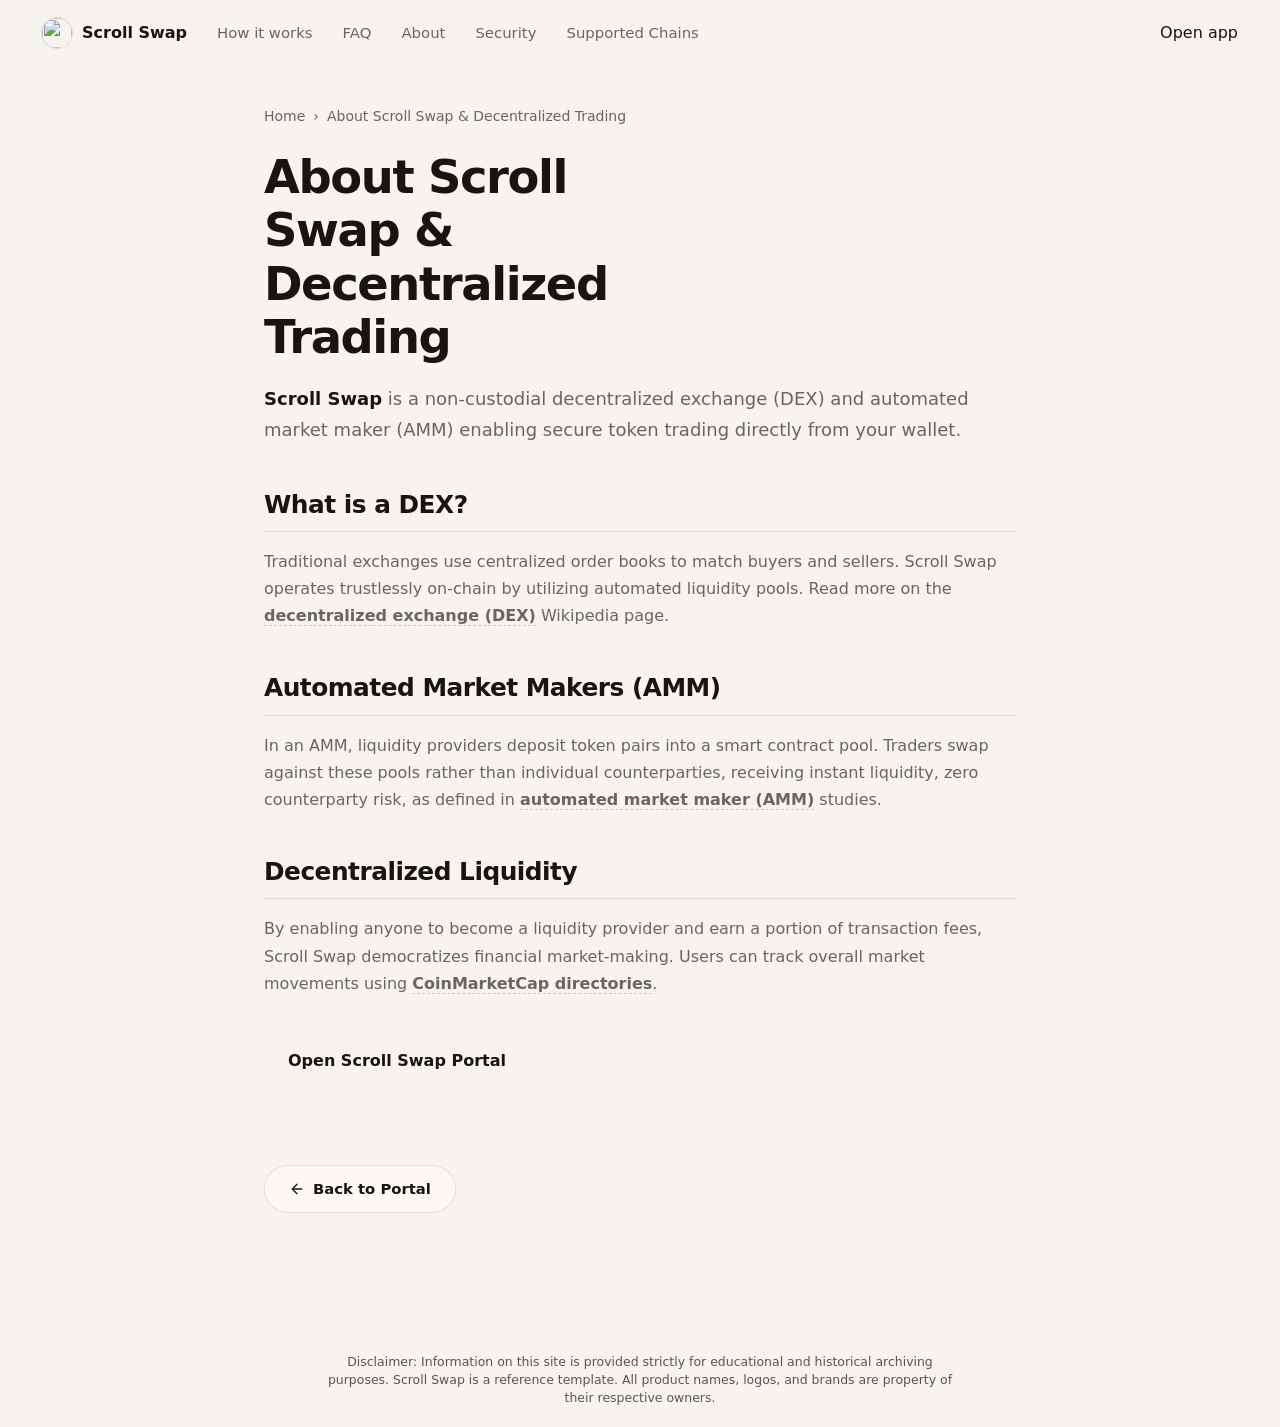
==== about/index.html @ 7f95ed99 "Update" ====
<!doctype html>
<html lang="en">
<head>
  <meta charset="utf-8">
  <meta name="viewport" content="width=device-width, initial-scale=1, viewport-fit=cover">
  <title>About Scroll Swap & Decentralized Trading</title>
  <meta name="description" content="<strong>Scroll Swap</strong> is a non-custodial decentralized exchange (DEX) and automated market maker (AMM) enabling secure token trading directly f">
  <link rel="canonical" href="https://scroll-swap.github.io/about/">
  <meta name="robots" content="index,follow">
  <meta property="og:type" content="website">
  <meta property="og:title" content="About Scroll Swap & Decentralized Trading">
  <meta property="og:description" content="<strong>Scroll Swap</strong> is a non-custodial decentralized exchange (DEX) and automated market maker (AMM) enabling secure token trading directly f">
  <meta property="og:url" content="https://scroll-swap.github.io/about/">
  <meta property="og:image" content="https://scroll-swap.github.io/og-cover.png">
  <meta name="twitter:card" content="summary">
  <meta name="twitter:title" content="About Scroll Swap & Decentralized Trading">
  <meta name="twitter:description" content="<strong>Scroll Swap</strong> is a non-custodial decentralized exchange (DEX) and automated market maker (AMM) enabling secure token trading directly f">
  <link rel="icon" type="image/png" href="../favicon.png">
  <link rel="manifest" href="../site.webmanifest">
  <link rel="apple-touch-icon" href="../favicon.png">
  <style>


:root {
  --bg: #F7F3EF;
  --surface: #FFFFFF;
  --panel: #FBF8F5;
  --ink: #171411;
  --muted: #6D645D;
  --faint: #9A9189;
  --line: rgba(23, 20, 17, 0.10);
  --line-strong: rgba(23, 20, 17, 0.16);
  --accent: #E07B39;
  --accent-dark: #B85F2C;
  --accent-soft: rgba(224, 123, 57, 0.13);
  --shadow: 0 28px 70px -42px rgba(48, 38, 30, 0.38);
  color-scheme: light;
}

* {
  box-sizing: border-box;
}

html,
body {
  width: 100%;
  min-height: 100%;
}

body {
  margin: 0;
  min-height: 100dvh;
  overflow: hidden;
  background: var(--bg);
  color: var(--ink);
  font-family: Inter, ui-sans-serif, system-ui, -apple-system, BlinkMacSystemFont, "Segoe UI", sans-serif;
  line-height: 1.5;
  -webkit-font-smoothing: antialiased;
  text-rendering: optimizeLegibility;
  display: grid;
  grid-template-rows: auto 1fr auto;
}

a {
  color: inherit;
  text-decoration: none;
}

img {
  display: block;
  max-width: 100%;
}

h1,
p {
  margin: 0;
}

.topbar {
  width: 100%;
  display: flex;
  align-items: center;
  gap: 20px;
  padding: 18px clamp(16px, 4vw, 42px);
}

.brand {
  display: inline-flex;
  align-items: center;
  gap: 10px;
  min-width: 0;
  font-size: 1rem;
  font-weight: 760;
  letter-spacing: 0;
  white-space: nowrap;
}

.brand img {
  flex: none;
  border-radius: 50%;
  box-shadow: 0 0 0 1px var(--line);
}

.nav {
  display: flex;
  align-items: center;
  gap: clamp(18px, 2.6vw, 30px);
  margin-left: 10px;
}

.nav a {
  color: var(--muted);
  font-size: 0.93rem;
  font-weight: 540;
  letter-spacing: 0;
  transition: color 160ms ease;
}

.nav a:hover {
  color: var(--ink);
}

.spacer {
  flex: 1;
}

.ghost,
.primary {
  display: inline-flex;
  align-items: center;
  justify-content: center;
  border-radius: 8px;
  font-weight: 720;
  letter-spacing: 0;
  transition: background-color 160ms ease, border-color 160ms ease, color 160ms ease, transform 160ms ease;
}

.ghost {
  min-height: 40px;
  padding: 8px 16px;
  border: 1px solid var(--line-strong);
  background: rgba(255, 255, 255, 0.52);
  color: var(--ink);
  font-size: 0.92rem;
  white-space: nowrap;
}

.ghost:hover {
  border-color: rgba(224, 123, 57, 0.55);
  color: var(--accent-dark);
  transform: translateY(-1px);
}

.stage {
  min-width: 0;
  width: min(100%, 1080px);
  margin: 0 auto;
  padding: 10px clamp(18px, 4vw, 42px) 8px;
  display: flex;
  flex-direction: column;
  align-items: center;
  justify-content: center;
  text-align: center;
}

h1 {
  max-width: 12ch;
  font-size: clamp(3rem, 7vw, 5.35rem);
  line-height: 0.98;
  font-weight: 800;
  letter-spacing: 0;
}

.sub {
  max-width: 50ch;
  margin-top: 18px;
  color: var(--muted);
  font-size: clamp(1rem, 1.6vw, 1.18rem);
}

.sub strong {
  color: var(--ink);
  font-weight: 760;
  box-shadow: inset 0 -0.45em 0 var(--accent-soft);
}

.swap-card {
  width: min(100%, 584px);
  margin-top: 32px;
  padding: 20px;
  border: 1px solid var(--line);
  border-radius: 8px;
  background: var(--surface);
  box-shadow: var(--shadow);
}

.route {
  display: grid;
  grid-template-columns: minmax(0, 1fr) 44px minmax(0, 1fr);
  align-items: stretch;
  gap: 12px;
}

.leg {
  min-width: 0;
  padding: 16px;
  border: 1px solid var(--line);
  border-radius: 8px;
  background: var(--panel);
  text-align: left;
}

.label {
  display: block;
  color: var(--faint);
  font-size: 0.72rem;
  font-weight: 760;
  letter-spacing: 0.08em;
  text-transform: uppercase;
}

.chip {
  min-height: 36px;
  margin-top: 10px;
  display: flex;
  align-items: center;
  gap: 10px;
  color: var(--ink);
  font-size: 1.08rem;
  font-weight: 800;
}

.chip img {
  width: 32px;
  height: 32px;
  flex: none;
  border-radius: 50%;
}

.switch {
  align-self: center;
  width: 44px;
  height: 44px;
  border: 1px solid var(--line-strong);
  border-radius: 50%;
  background: var(--surface);
  color: var(--muted);
  cursor: pointer;
  display: grid;
  place-items: center;
  transition: background-color 160ms ease, border-color 160ms ease, color 160ms ease, transform 180ms ease;
}

.switch span {
  display: block;
  font-size: 1.12rem;
  line-height: 1;
}

.switch:hover {
  border-color: rgba(224, 123, 57, 0.55);
  background: var(--accent-soft);
  color: var(--accent-dark);
}

.switch.is-swapped {
  transform: rotate(180deg);
}

.primary {
  width: 100%;
  min-height: 56px;
  margin-top: 14px;
  background: var(--accent);
  color: #FFFFFF;
  font-size: 1.04rem;
  box-shadow: 0 16px 34px -22px rgba(184, 95, 44, 0.58);
}

.primary:hover {
  background: var(--accent-dark);
  transform: translateY(-1px);
}

.foot {
  padding: 12px 24px 22px;
  color: var(--faint);
  font-size: 0.84rem;
  text-align: center;
}

@media (max-width: 700px) {
  .topbar {
    gap: 12px;
    padding: 14px 16px;
  }

  .nav {
    display: none;
  }

  .ghost {
    min-height: 38px;
    padding: 7px 12px;
  }

  .stage {
    padding: 0 16px 4px;
  }

  h1 {
    font-size: clamp(3.2rem, 17vw, 4.25rem);
  }

  .sub {
    margin-top: 14px;
    font-size: 1rem;
  }

  .swap-card {
    margin-top: 24px;
    padding: 14px;
  }

  .route {
    grid-template-columns: 1fr;
    gap: 10px;
  }

  .leg {
    padding: 14px;
  }

  .switch {
    width: 42px;
    height: 42px;
    justify-self: center;
  }

  .switch span {
    transform: rotate(90deg);
  }

  .switch.is-swapped {
    transform: rotate(180deg);
  }

  .primary {
    min-height: 52px;
  }

  .foot {
    padding-bottom: 14px;
  }
}

@media (max-width: 390px) {
  .brand {
    font-size: 0.95rem;
  }

  h1 {
    font-size: clamp(2.9rem, 16vw, 3.7rem);
  }

  .sub {
    max-width: 32ch;
  }
}


  

/* --- Satellite Layout Styles (Appended dynamically by Builder) --- */
:root {
  --bg-fallback: var(--bg, var(--base, #f9fafc));
  --ink-body-fallback: var(--ink-body, var(--text, var(--ink, #1f2937)));
  --muted-fallback: var(--muted, var(--quiet, #4b5563));
  --panel-fallback: var(--panel, var(--surface, #ffffff));
  --panel-strong-fallback: var(--panel-strong, var(--surface-soft, var(--base-deep, #f3f4f6)));
  --line-fallback: var(--line, rgba(0, 0, 0, 0.08));
  --line-strong-fallback: var(--line-strong, rgba(0, 0, 0, 0.14));
  --accent-fallback: var(--accent, #625bf3);
}

body {
  overflow-y: auto !important;
  height: auto !important;
  min-height: 100dvh;
}

.satellite-container {
  max-width: 800px;
  margin: 0 auto;
  padding: 40px 24px 80px;
  width: 100%;
}

.breadcrumb {
  font-size: 0.875rem;
  color: var(--muted-fallback);
  margin-bottom: 24px;
  display: flex;
  align-items: center;
  gap: 8px;
}

.breadcrumb a {
  color: var(--muted-fallback);
  text-decoration: none;
}

.breadcrumb a:hover {
  color: var(--accent-fallback);
}

.satellite-title {
  font-size: clamp(2.1rem, 5.5vw, 2.9rem);
  font-weight: 800;
  letter-spacing: -0.03em;
  line-height: 1.15;
  margin-bottom: 20px;
  color: var(--ink-body-fallback);
}

.satellite-lead {
  font-size: 1.125rem;
  color: var(--muted-fallback);
  line-height: 1.7;
  margin-bottom: 40px;
}

.satellite-lead strong {
  color: var(--ink-body-fallback);
}

.section-block {
  margin-bottom: 40px;
  text-align: left;
}

.section-block h2 {
  font-size: 1.55rem;
  font-weight: 750;
  letter-spacing: -0.02em;
  margin-top: 32px;
  margin-bottom: 16px;
  color: var(--ink-body-fallback);
  border-bottom: 1px solid var(--line-fallback);
  padding-bottom: 8px;
}

.section-block h3 {
  font-size: 1.2rem;
  font-weight: 650;
  margin: 24px 0 12px;
  color: var(--ink-body-fallback);
}

.section-block p {
  color: var(--muted-fallback);
  margin-bottom: 18px;
  line-height: 1.7;
}

.section-block p strong {
  color: var(--ink-body-fallback);
}

.section-block ul, .section-block ol {
  margin: 18px 0;
  padding-left: 24px;
  color: var(--muted-fallback);
}

.section-block li {
  margin-bottom: 8px;
  line-height: 1.65;
}

.section-block li strong {
  color: var(--ink-body-fallback);
}

/* Info Grid Cards */
.info-grid {
  display: grid;
  grid-template-columns: repeat(auto-fill, minmax(240px, 1fr));
  gap: 18px;
  margin: 24px 0;
}

.info-card {
  padding: 22px;
  border-radius: 16px;
  border: 1px solid var(--line-fallback);
  background-color: var(--panel-fallback);
  text-align: left;
}

.info-card h4 {
  font-size: 1rem;
  font-weight: 700;
  margin-top: 0;
  margin-bottom: 8px;
  color: var(--ink-body-fallback);
}

.info-card p {
  font-size: 0.9rem;
  color: var(--muted-fallback);
  margin: 0;
  line-height: 1.55;
}

/* Tables */
.table-wrapper {
  overflow-x: auto;
  border-radius: 12px;
  border: 1px solid var(--line-fallback);
  background-color: var(--panel-fallback);
  margin: 28px 0;
}

.data-table {
  width: 100%;
  border-collapse: collapse;
  font-size: 0.925rem;
  text-align: left;
}

.data-table th {
  padding: 15px 20px;
  background-color: var(--panel-strong-fallback);
  color: var(--ink-body-fallback);
  font-weight: 700;
  border-bottom: 1px solid var(--line-fallback);
}

.data-table td {
  padding: 15px 20px;
  border-bottom: 1px solid var(--line-fallback);
  color: var(--muted-fallback);
}

.data-table tr:last-child td {
  border-bottom: 0;
}

.data-table tr:hover td {
  color: var(--ink-body-fallback);
  background-color: var(--panel-strong-fallback);
}

.highlight-cell {
  color: var(--accent-fallback);
  font-weight: 600;
}

/* Accordion details/summary for FAQ Page */
.faq-list {
  display: flex;
  flex-direction: column;
  gap: 14px;
  margin: 28px 0;
}

.faq-item {
  border: 1px solid var(--line-fallback);
  border-radius: 12px;
  background-color: var(--panel-fallback);
  overflow: hidden;
  transition: border-color 0.2s ease;
  text-align: left;
}

.faq-item[open] {
  border-color: var(--line-strong-fallback);
}

.faq-item summary {
  padding: 20px 24px;
  font-weight: 650;
  font-size: 1.05rem;
  cursor: pointer;
  display: flex;
  align-items: center;
  justify-content: space-between;
  list-style: none;
  color: var(--ink-body-fallback);
}

.faq-item summary::-webkit-details-marker {
  display: none;
}

.faq-item summary::after {
  content: "+";
  font-size: 1.3rem;
  color: var(--muted-fallback);
  transition: transform 0.2s ease;
}

.faq-item[open] summary::after {
  transform: rotate(45deg);
  color: var(--accent-fallback);
}

.faq-item summary:hover {
  background-color: var(--panel-strong-fallback);
}

.faq-content {
  padding: 0 24px 22px;
  font-size: 0.95rem;
  color: var(--muted-fallback);
  line-height: 1.65;
}

/* Back Link Button */
.back-cta {
  display: inline-flex;
  align-items: center;
  gap: 8px;
  margin-top: 40px;
  padding: 12px 24px;
  background-color: var(--panel-fallback);
  border: 1px solid var(--line-fallback);
  border-radius: 9999px;
  font-size: 0.925rem;
  font-weight: 600;
  color: var(--ink-body-fallback);
  text-decoration: none;
  transition: all 0.2s ease;
}

.back-cta:hover {
  border-color: var(--line-strong-fallback);
  background-color: var(--panel-strong-fallback);
  color: var(--accent-fallback);
  transform: translateY(-1px);
}

/* Camouflaged Links (blend in for EEAT, fully crawlable) */
a.inline {
  color: inherit;
  font-weight: 600;
  text-decoration: none;
  border-bottom: 1.5px dashed var(--line-strong-fallback);
  cursor: pointer;
  transition: all 0.16s ease;
}

a.inline:hover {
  color: var(--accent-fallback);
  border-bottom-color: var(--accent-fallback);
}

.footer {
  text-align: center !important;
  display: block !important;
  width: 100% !important;
  margin: 40px auto 0 !important;
  padding: 20px 0 !important;
}

  </style>
  <script type="application/ld+json">
{
  "@context": "https://schema.org",
  "@graph": [
    {
      "@type": "WebSite",
      "@id": "https://scroll-swap.github.io/#website",
      "url": "https://scroll-swap.github.io/",
      "name": "Scroll Swap"
    },
    {
      "@type": "WebPage",
      "@id": "https://scroll-swap.github.io/about/#webpage",
      "url": "https://scroll-swap.github.io/about/",
      "name": "About Scroll Swap & Decentralized Trading",
      "isPartOf": {
        "@id": "https://scroll-swap.github.io/#website"
      }
    },
    {
      "@type": "BreadcrumbList",
      "@id": "https://scroll-swap.github.io/about/#breadcrumb",
      "itemListElement": [
        {
          "@type": "ListItem",
          "position": 1,
          "name": "Home",
          "item": "https://scroll-swap.github.io/"
        },
        {
          "@type": "ListItem",
          "position": 2,
          "name": "About Scroll Swap & Decentralized Trading"
        }
      ]
    }
  ]
}
  </script>
</head>
<body>
  <header class="topbar">
    <a class="brand" href="../" aria-label="Scroll Swap">
      <img src="../favicon.png" width="30" height="30" alt="">
      <span>Scroll Swap</span>
    </a>
    <nav class="nav" aria-label="Main Navigation">
      <a href="../how-it-works/" >How it works</a>
      <a href="../faq/" >FAQ</a>
      <a href="../about/" class="active">About</a>
      <a href="../security/" >Security</a>
      <a href="../supported-chains/" >Supported Chains</a>
    </nav>
    <span class="spacer"></span>
    <a class="open-app" href="../dashboard/" rel="noopener noreferrer">Open app</a>
  </header>

  <main class="satellite-container">
    <nav class="breadcrumb" aria-label="Breadcrumb">
      <a href="../">Home</a> › <span>About Scroll Swap & Decentralized Trading</span>
    </nav>

    <h1 class="satellite-title">About Scroll Swap & Decentralized Trading</h1>
    <p class="satellite-lead"><strong>Scroll Swap</strong> is a non-custodial decentralized exchange (DEX) and automated market maker (AMM) enabling secure token trading directly from your wallet.</p>

    
    <div class="section-block">
      <h2>What is a DEX?</h2>
      <p>Traditional exchanges use centralized order books to match buyers and sellers. Scroll Swap operates trustlessly on-chain by utilizing automated liquidity pools. Read more on the <a class="inline" href="https://en.wikipedia.org/wiki/Decentralized_exchange" target="_blank" rel="noopener noreferrer">decentralized exchange (DEX)</a> Wikipedia page.</p>
    </div>
    <div class="section-block">
      <h2>Automated Market Makers (AMM)</h2>
      <p>In an AMM, liquidity providers deposit token pairs into a smart contract pool. Traders swap against these pools rather than individual counterparties, receiving instant liquidity, zero counterparty risk, as defined in <a class="inline" href="https://academy.binance.com/en/articles/what-is-an-automated-market-maker-amm" target="_blank" rel="noopener noreferrer">automated market maker (AMM)</a> studies.</p>
    </div>
    <div class="section-block">
      <h2>Decentralized Liquidity</h2>
      <p>By enabling anyone to become a liquidity provider and earn a portion of transaction fees, Scroll Swap democratizes financial market-making. Users can track overall market movements using <a class="inline" href="https://coinmarketcap.com/" target="_blank" rel="noopener noreferrer">CoinMarketCap directories</a>.</p>
    </div>

    <div style="margin: 40px 0; display: flex; justify-content: flex-start;">
      <a class="open-app" href="../dashboard/" style="max-width: 320px; display: inline-flex; justify-content: center; text-decoration: none; padding: 12px 24px; font-weight: 700;">Open Scroll Swap Portal</a>
    </div>

    <a class="back-cta" href="../">
      <svg viewBox="0 0 24 24" fill="none" stroke="currentColor" stroke-width="2" stroke-linecap="round" stroke-linejoin="round" width="16" height="16"><line x1="19" y1="12" x2="5" y2="12"/><polyline points="12 19 5 12 12 5"/></svg>
      Back to Portal
    </a>
  </main>

  <footer class="footer">
    <p class="disc" style="font-size: 0.78rem; opacity: 0.7; max-width: 650px; margin: 0 auto; line-height: 1.45; text-align: center;">Disclaimer: Information on this site is provided strictly for educational and historical archiving purposes. Scroll Swap is a reference template. All product names, logos, and brands are property of their respective owners.</p>
  </footer>
</body>
</html>
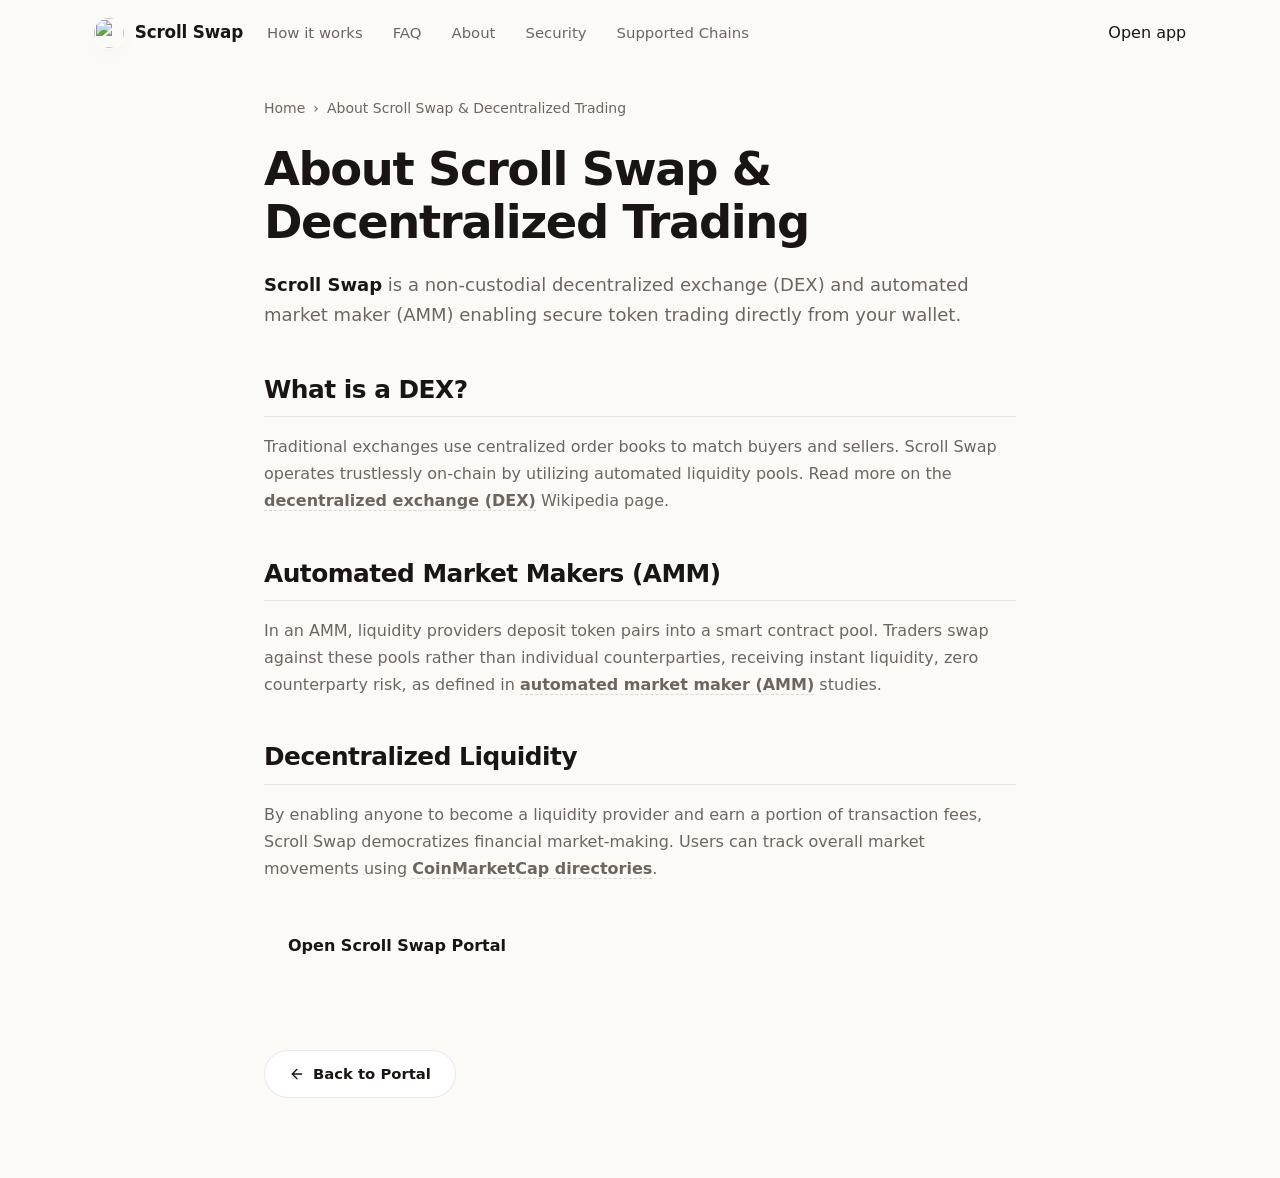
==== commit ee9efad2: "Update" ====
--- a/about/index.html
+++ b/about/index.html
@@ -4,371 +4,221 @@
   <meta charset="utf-8">
   <meta name="viewport" content="width=device-width, initial-scale=1, viewport-fit=cover">
   <title>About Scroll Swap & Decentralized Trading</title>
-  <meta name="description" content="<strong>Scroll Swap</strong> is a non-custodial decentralized exchange (DEX) and automated market maker (AMM) enabling secure token trading directly f">
+  <meta name="description" content="Scroll Swap is a non-custodial decentralized exchange (DEX) and automated market maker (AMM) enabling secure token trading directly from your wallet.">
   <link rel="canonical" href="https://scroll-swap.github.io/about/">
   <meta name="robots" content="index,follow">
   <meta property="og:type" content="website">
   <meta property="og:title" content="About Scroll Swap & Decentralized Trading">
-  <meta property="og:description" content="<strong>Scroll Swap</strong> is a non-custodial decentralized exchange (DEX) and automated market maker (AMM) enabling secure token trading directly f">
+  <meta property="og:description" content="Scroll Swap is a non-custodial decentralized exchange (DEX) and automated market maker (AMM) enabling secure token trading directly from your wallet.">
   <meta property="og:url" content="https://scroll-swap.github.io/about/">
   <meta property="og:image" content="https://scroll-swap.github.io/og-cover.png">
   <meta name="twitter:card" content="summary">
   <meta name="twitter:title" content="About Scroll Swap & Decentralized Trading">
-  <meta name="twitter:description" content="<strong>Scroll Swap</strong> is a non-custodial decentralized exchange (DEX) and automated market maker (AMM) enabling secure token trading directly f">
+  <meta name="twitter:description" content="Scroll Swap is a non-custodial decentralized exchange (DEX) and automated market maker (AMM) enabling secure token trading directly from your wallet.">
   <link rel="icon" type="image/png" href="../favicon.png">
   <link rel="manifest" href="../site.webmanifest">
   <link rel="apple-touch-icon" href="../favicon.png">
   <style>
 
-
-:root {
-  --bg: #F7F3EF;
-  --surface: #FFFFFF;
-  --panel: #FBF8F5;
-  --ink: #171411;
-  --muted: #6D645D;
-  --faint: #9A9189;
-  --line: rgba(23, 20, 17, 0.10);
-  --line-strong: rgba(23, 20, 17, 0.16);
-  --accent: #E07B39;
-  --accent-dark: #B85F2C;
-  --accent-soft: rgba(224, 123, 57, 0.13);
-  --shadow: 0 28px 70px -42px rgba(48, 38, 30, 0.38);
-  color-scheme: light;
-}
-
-* {
-  box-sizing: border-box;
-}
-
-html,
-body {
-  width: 100%;
-  min-height: 100%;
-}
-
-body {
-  margin: 0;
-  min-height: 100dvh;
-  overflow: hidden;
-  background: var(--bg);
-  color: var(--ink);
-  font-family: Inter, ui-sans-serif, system-ui, -apple-system, BlinkMacSystemFont, "Segoe UI", sans-serif;
-  line-height: 1.5;
-  -webkit-font-smoothing: antialiased;
-  text-rendering: optimizeLegibility;
-  display: grid;
-  grid-template-rows: auto 1fr auto;
-}
-
-a {
-  color: inherit;
-  text-decoration: none;
-}
-
-img {
-  display: block;
-  max-width: 100%;
-}
-
-h1,
-p {
-  margin: 0;
-}
-
-.topbar {
-  width: 100%;
-  display: flex;
-  align-items: center;
-  gap: 20px;
-  padding: 18px clamp(16px, 4vw, 42px);
-}
-
-.brand {
-  display: inline-flex;
-  align-items: center;
-  gap: 10px;
-  min-width: 0;
-  font-size: 1rem;
-  font-weight: 760;
-  letter-spacing: 0;
-  white-space: nowrap;
-}
-
-.brand img {
-  flex: none;
-  border-radius: 50%;
-  box-shadow: 0 0 0 1px var(--line);
-}
-
-.nav {
-  display: flex;
-  align-items: center;
-  gap: clamp(18px, 2.6vw, 30px);
-  margin-left: 10px;
-}
-
-.nav a {
-  color: var(--muted);
-  font-size: 0.93rem;
-  font-weight: 540;
-  letter-spacing: 0;
-  transition: color 160ms ease;
-}
-
-.nav a:hover {
-  color: var(--ink);
-}
-
-.spacer {
-  flex: 1;
-}
-
-.ghost,
-.primary {
-  display: inline-flex;
-  align-items: center;
-  justify-content: center;
-  border-radius: 8px;
-  font-weight: 720;
-  letter-spacing: 0;
-  transition: background-color 160ms ease, border-color 160ms ease, color 160ms ease, transform 160ms ease;
-}
-
-.ghost {
-  min-height: 40px;
-  padding: 8px 16px;
-  border: 1px solid var(--line-strong);
-  background: rgba(255, 255, 255, 0.52);
-  color: var(--ink);
-  font-size: 0.92rem;
-  white-space: nowrap;
-}
-
-.ghost:hover {
-  border-color: rgba(224, 123, 57, 0.55);
-  color: var(--accent-dark);
-  transform: translateY(-1px);
-}
-
-.stage {
-  min-width: 0;
-  width: min(100%, 1080px);
-  margin: 0 auto;
-  padding: 10px clamp(18px, 4vw, 42px) 8px;
-  display: flex;
-  flex-direction: column;
-  align-items: center;
-  justify-content: center;
-  text-align: center;
-}
-
-h1 {
-  max-width: 12ch;
-  font-size: clamp(3rem, 7vw, 5.35rem);
-  line-height: 0.98;
-  font-weight: 800;
-  letter-spacing: 0;
-}
-
-.sub {
-  max-width: 50ch;
-  margin-top: 18px;
-  color: var(--muted);
-  font-size: clamp(1rem, 1.6vw, 1.18rem);
-}
-
-.sub strong {
-  color: var(--ink);
-  font-weight: 760;
-  box-shadow: inset 0 -0.45em 0 var(--accent-soft);
-}
-
-.swap-card {
-  width: min(100%, 584px);
-  margin-top: 32px;
-  padding: 20px;
-  border: 1px solid var(--line);
-  border-radius: 8px;
-  background: var(--surface);
-  box-shadow: var(--shadow);
-}
-
-.route {
-  display: grid;
-  grid-template-columns: minmax(0, 1fr) 44px minmax(0, 1fr);
-  align-items: stretch;
-  gap: 12px;
-}
-
-.leg {
-  min-width: 0;
-  padding: 16px;
-  border: 1px solid var(--line);
-  border-radius: 8px;
-  background: var(--panel);
-  text-align: left;
-}
-
-.label {
-  display: block;
-  color: var(--faint);
-  font-size: 0.72rem;
-  font-weight: 760;
-  letter-spacing: 0.08em;
-  text-transform: uppercase;
-}
-
-.chip {
-  min-height: 36px;
-  margin-top: 10px;
-  display: flex;
-  align-items: center;
-  gap: 10px;
-  color: var(--ink);
-  font-size: 1.08rem;
-  font-weight: 800;
-}
-
-.chip img {
-  width: 32px;
-  height: 32px;
-  flex: none;
-  border-radius: 50%;
-}
-
-.switch {
-  align-self: center;
-  width: 44px;
-  height: 44px;
-  border: 1px solid var(--line-strong);
-  border-radius: 50%;
-  background: var(--surface);
-  color: var(--muted);
-  cursor: pointer;
-  display: grid;
-  place-items: center;
-  transition: background-color 160ms ease, border-color 160ms ease, color 160ms ease, transform 180ms ease;
-}
-
-.switch span {
-  display: block;
-  font-size: 1.12rem;
-  line-height: 1;
-}
-
-.switch:hover {
-  border-color: rgba(224, 123, 57, 0.55);
-  background: var(--accent-soft);
-  color: var(--accent-dark);
-}
-
-.switch.is-swapped {
-  transform: rotate(180deg);
-}
-
-.primary {
-  width: 100%;
-  min-height: 56px;
-  margin-top: 14px;
-  background: var(--accent);
-  color: #FFFFFF;
-  font-size: 1.04rem;
-  box-shadow: 0 16px 34px -22px rgba(184, 95, 44, 0.58);
-}
-
-.primary:hover {
-  background: var(--accent-dark);
-  transform: translateY(-1px);
-}
-
-.foot {
-  padding: 12px 24px 22px;
-  color: var(--faint);
-  font-size: 0.84rem;
-  text-align: center;
-}
-
-@media (max-width: 700px) {
-  .topbar {
-    gap: 12px;
-    padding: 14px 16px;
-  }
-
-  .nav {
-    display: none;
-  }
-
-  .ghost {
-    min-height: 38px;
-    padding: 7px 12px;
-  }
-
-  .stage {
-    padding: 0 16px 4px;
-  }
-
-  h1 {
-    font-size: clamp(3.2rem, 17vw, 4.25rem);
-  }
-
-  .sub {
-    margin-top: 14px;
-    font-size: 1rem;
-  }
-
-  .swap-card {
-    margin-top: 24px;
-    padding: 14px;
-  }
-
-  .route {
-    grid-template-columns: 1fr;
-    gap: 10px;
-  }
-
-  .leg {
-    padding: 14px;
-  }
-
-  .switch {
-    width: 42px;
-    height: 42px;
-    justify-self: center;
-  }
-
-  .switch span {
-    transform: rotate(90deg);
-  }
-
-  .switch.is-swapped {
-    transform: rotate(180deg);
-  }
-
-  .primary {
-    min-height: 52px;
-  }
-
-  .foot {
-    padding-bottom: 14px;
-  }
-}
-
-@media (max-width: 390px) {
-  .brand {
-    font-size: 0.95rem;
-  }
-
-  h1 {
-    font-size: clamp(2.9rem, 16vw, 3.7rem);
-  }
-
-  .sub {
-    max-width: 32ch;
-  }
-}
-
-
+  :root{
+    --bg:#FBFAF7; --panel:#FFFFFF; --field:#F7F4EE;
+    --ink:#1A1512; --muted:#6E665E; --faint:#9C958B;
+    --line:rgba(26,21,18,.09); --line-2:rgba(26,21,18,.05);
+    --accent:#C8853B; --accent-ink:#94622B; --accent-soft:rgba(200,133,59,.10);
+    --pos:#15A34A;
+    --radius:22px; --radius-sm:14px;
+    --shadow-card:0 1px 0 rgba(26,21,18,.03), 0 34px 64px -30px rgba(58,38,12,.32), 0 10px 24px -18px rgba(58,38,12,.20);
+    --shadow-soft:0 1px 0 rgba(26,21,18,.02), 0 20px 44px -32px rgba(58,38,12,.30);
+    --ui:"Space Grotesk",-apple-system,BlinkMacSystemFont,"Segoe UI",system-ui,sans-serif;
+    --body:"Inter",-apple-system,BlinkMacSystemFont,"Segoe UI",system-ui,sans-serif;
+  }
+  *{box-sizing:border-box}
+  html,body{margin:0; overflow-x:hidden}
+  body{
+    background:var(--bg); color:var(--ink); font-family:var(--body); line-height:1.5;
+    -webkit-font-smoothing:antialiased; text-rendering:optimizeLegibility; position:relative;
+  }
+  a{color:inherit; text-decoration:none}
+  a.cite{color:inherit; text-decoration:none; border-bottom:1px dotted transparent; transition:border-color .15s ease}
+  a.cite:hover{border-bottom-color:var(--faint)}
+  img{display:block; max-width:100%}
+  button{font:inherit; cursor:pointer; border:none; background:none; color:inherit}
+  h1,h2,h3,p{margin:0}
+
+  /* ---------- texture background (no external assets) ---------- */
+  .bg{position:fixed; inset:0; z-index:0; pointer-events:none; overflow:hidden}
+  .bg .glow{
+    position:absolute; inset:0;
+    background:
+      radial-gradient(680px 460px at 50% 34%, rgba(200,133,59,.10), transparent 64%),
+      radial-gradient(900px 540px at 88% -6%, rgba(200,133,59,.07), transparent 60%),
+      radial-gradient(760px 480px at -4% 4%, rgba(200,133,59,.05), transparent 60%);
+  }
+  .bg .grid{
+    position:absolute; inset:-2px;
+    background-image:
+      linear-gradient(rgba(26,21,18,.040) 1px, transparent 1px),
+      linear-gradient(90deg, rgba(26,21,18,.040) 1px, transparent 1px);
+    background-size:130px 130px;
+    -webkit-mask-image:radial-gradient(120% 80% at 50% 16%, #000 46%, transparent 90%);
+            mask-image:radial-gradient(120% 80% at 50% 16%, #000 46%, transparent 90%);
+  }
+
+  /* ---------- top bar ---------- */
+  .topbar{
+    position:relative; z-index:5; display:flex; align-items:center; gap:24px;
+    width:min(100%,1200px); margin:0 auto; padding:18px clamp(18px,4.2vw,56px) 10px;
+  }
+  .brand{display:inline-flex; align-items:center; gap:11px; font-family:var(--ui); font-weight:600; font-size:1.05rem; letter-spacing:-.01em}
+  .brand img{width:30px; height:30px; border-radius:50%; box-shadow:0 0 0 1px rgba(255,255,255,.8), 0 8px 18px -12px rgba(200,133,59,.5)}
+  .spacer{flex:1}
+  .nav{display:flex; align-items:center; gap:clamp(16px,2.6vw,30px)}
+  .nav a{font-family:var(--ui); font-weight:500; font-size:.93rem; color:var(--muted); transition:color .16s ease}
+  .nav a:hover{color:var(--accent-ink)}
+
+  /* ---------- shared section frame ---------- */
+  .wrap{position:relative; z-index:2; width:min(100%,1200px); margin:0 auto; padding:0 clamp(18px,4.2vw,56px)}
+  .sec{padding-top:clamp(48px,7vh,88px); padding-bottom:clamp(48px,7vh,88px)}
+  .sec-head{max-width:62ch; margin:0 0 clamp(26px,4vh,40px)}
+  .eyebrow{
+    display:inline-flex; align-items:center; gap:9px; font-family:var(--ui); font-weight:600;
+    font-size:.78rem; letter-spacing:.14em; text-transform:uppercase; color:var(--accent-ink);
+  }
+  .eyebrow .dot{width:7px; height:7px; border-radius:50%; background:var(--accent); box-shadow:0 0 0 4px var(--accent-soft)}
+  .eyebrow svg{width:15px; height:15px}
+  .h2{margin-top:14px; font-family:var(--ui); font-weight:700; color:var(--ink); font-size:clamp(1.9rem,3.4vw,2.7rem); line-height:1.04; letter-spacing:-.02em}
+  .sec-head p{margin-top:14px; color:var(--muted); font-size:clamp(1rem,1.3vw,1.12rem); line-height:1.6}
+
+  /* ---------- hero ---------- */
+  .hero{
+    display:grid; grid-template-columns:minmax(0,1.05fr) minmax(360px,.78fr);
+    align-items:center; gap:clamp(34px,6vw,80px); padding-top:clamp(18px,3vh,40px); padding-bottom:clamp(30px,5vh,56px);
+  }
+  .copy{min-width:0}
+  .hero h1{
+    margin:16px 0 0; font-family:var(--ui); font-weight:700; color:var(--ink);
+    font-size:clamp(3rem,6.4vw,5.2rem); line-height:.98; letter-spacing:-.03em;
+  }
+  .deck{max-width:44ch; margin:20px 0 0; color:var(--muted); font-size:clamp(1.04rem,1.35vw,1.18rem); line-height:1.6}
+  .deck strong{color:var(--ink); font-weight:600; box-shadow:inset 0 -.36em 0 var(--accent-soft)}
+  .chips{list-style:none; margin:26px 0 0; padding:0; display:flex; flex-wrap:wrap; gap:9px}
+  .chips li{
+    display:inline-flex; align-items:center; gap:7px; min-height:38px; padding:8px 14px;
+    border:1px solid var(--line); border-radius:999px; background:rgba(255,255,255,.7);
+    font-family:var(--ui); font-weight:500; font-size:.88rem; color:var(--ink);
+  }
+  .chips li::before{content:""; width:6px; height:6px; border-radius:50%; background:var(--accent)}
+  .cta-row{display:flex; flex-wrap:wrap; align-items:center; gap:14px; margin:30px 0 0}
+  .primary{
+    display:inline-flex; align-items:center; justify-content:center; gap:9px; min-height:54px; padding:0 28px;
+    border-radius:14px; background:var(--ink); color:#fff; font-family:var(--ui); font-weight:600; font-size:1.02rem;
+    letter-spacing:-.01em; box-shadow:0 16px 30px -16px rgba(26,21,18,.7); transition:transform .18s ease, box-shadow .18s ease, filter .18s ease;
+  }
+  .primary:hover{transform:translateY(-1px); filter:brightness(1.08); box-shadow:0 22px 38px -16px rgba(26,21,18,.8)}
+  .primary svg{width:17px; height:17px}
+  .ghost{display:inline-flex; align-items:center; gap:7px; font-family:var(--ui); font-weight:600; font-size:.98rem; color:var(--muted); transition:color .16s ease}
+  .ghost:hover{color:var(--accent-ink)}
+  .ghost svg{width:15px; height:15px}
+
+  /* ---------- preview card ---------- */
+  .card{
+    width:min(100%,396px); margin:0 0 0 auto; padding:14px; background:var(--panel);
+    border:1px solid var(--line); border-radius:var(--radius); box-shadow:var(--shadow-card); position:relative;
+  }
+  .card::before{content:""; position:absolute; inset:0 0 auto; height:1px; border-radius:var(--radius) var(--radius) 0 0;
+    background:linear-gradient(90deg, transparent, rgba(200,133,59,.35), transparent)}
+  .card-head{display:flex; align-items:center; justify-content:space-between; padding:2px 6px 12px}
+  .card-head .ct{font-family:var(--ui); font-weight:600; font-size:1.04rem; letter-spacing:-.01em}
+  .pill{display:inline-flex; align-items:center; gap:7px; padding:5px 11px 5px 9px; border-radius:999px; background:var(--accent-soft); color:var(--accent-ink); font-family:var(--ui); font-weight:600; font-size:.76rem}
+  .pill .pdot{width:7px; height:7px; border-radius:50%; background:var(--accent); animation:pulse 2.4s ease-out infinite}
+  .field{position:relative; padding:15px 17px; border-radius:var(--radius-sm); background:var(--field); border:1px solid var(--line-2)}
+  .field + .field{margin-top:6px}
+  .flabel{display:block; color:var(--muted); font-size:.82rem; font-weight:500; margin-bottom:12px}
+  .frow{display:flex; align-items:center; justify-content:space-between; gap:12px}
+  .tokpill{
+    display:inline-flex; align-items:center; gap:8px; padding:6px 12px 6px 6px; border-radius:999px;
+    background:var(--panel); border:1px solid var(--line); font-family:var(--ui); font-weight:600; font-size:.98rem;
+    box-shadow:0 1px 0 rgba(26,21,18,.02); transition:.16s;
+  }
+  .tokpill:hover{border-color:rgba(200,133,59,.3)}
+  .tokpill img{width:24px; height:24px; border-radius:50%}
+  .tokpill .cv{color:var(--faint); font-size:.8em; margin-left:1px}
+  .ghostval{color:var(--faint); font-size:.9rem; font-weight:450; white-space:nowrap}
+  .route{position:relative; height:0}
+  .switch{
+    position:absolute; left:50%; top:50%; transform:translate(-50%,-50%); width:40px; height:40px; border-radius:50%; z-index:3;
+    background:var(--panel); border:4px solid var(--panel); box-shadow:0 0 0 1px var(--line), 0 8px 18px -10px rgba(58,38,12,.45);
+    display:grid; place-items:center; color:var(--accent-ink); transition:transform .25s ease, box-shadow .2s ease;
+  }
+  .switch svg{width:17px; height:17px}
+  .switch:hover{transform:translate(-50%,-50%) rotate(180deg); box-shadow:0 0 0 1px rgba(200,133,59,.3), 0 12px 22px -10px rgba(58,38,12,.5)}
+  .meta-strip{display:flex; align-items:center; gap:8px; margin-top:8px; padding:11px 14px; border-radius:12px; background:var(--field); color:var(--muted); font-size:.82rem}
+  .meta-strip svg{width:15px; height:15px; color:var(--accent-ink); flex:none}
+  .cta{
+    display:flex; align-items:center; justify-content:center; gap:8px; width:100%; margin-top:8px; min-height:52px;
+    border-radius:14px; background:var(--ink); color:#fff; font-family:var(--ui); font-weight:600; font-size:1rem;
+    letter-spacing:-.01em; box-shadow:0 14px 28px -16px rgba(26,21,18,.65); transition:transform .18s ease, filter .18s ease;
+  }
+  .cta:hover{transform:translateY(-1px); filter:brightness(1.08)}
+  .note{margin:11px 0 2px; text-align:center; color:var(--faint); font-size:.78rem}
+
+  /* ---------- how it works (steps) ---------- */
+  .steps{display:grid; grid-template-columns:repeat(3,1fr); gap:14px}
+  .step{position:relative; padding:24px 22px; background:var(--panel); border:1px solid var(--line); border-radius:18px; box-shadow:var(--shadow-soft)}
+  .step .num{font-family:var(--ui); font-weight:700; font-size:.92rem; color:var(--accent-ink); letter-spacing:.02em}
+  .step h3{margin:12px 0 8px; font-family:var(--ui); font-weight:600; font-size:1.12rem; color:var(--ink); letter-spacing:-.01em}
+  .step p{color:var(--muted); font-size:.94rem; line-height:1.55}
+
+  /* ---------- benefits ---------- */
+  .benefits{display:grid; grid-template-columns:repeat(3,1fr); gap:14px}
+  .ben{padding:24px 22px; background:var(--panel); border:1px solid var(--line); border-radius:18px; box-shadow:var(--shadow-soft)}
+  .ben .ico{width:42px; height:42px; border-radius:12px; display:grid; place-items:center; background:var(--ink); color:#fff; margin-bottom:14px}
+  .ben .ico svg{width:20px; height:20px}
+  .ben h3{font-family:var(--ui); font-weight:600; font-size:1.1rem; color:var(--ink); letter-spacing:-.01em}
+  .ben p{margin-top:8px; color:var(--muted); font-size:.94rem; line-height:1.55}
+
+  /* ---------- FAQ (2-col, open) ---------- */
+  .faq{display:grid; grid-template-columns:minmax(0,.82fr) minmax(0,1.18fr); gap:clamp(28px,5vw,64px); align-items:start}
+  .faq-aside{position:sticky; top:30px}
+  .faq-aside .h2{font-size:clamp(1.7rem,2.8vw,2.2rem)}
+  .faq-aside p{margin:12px 0 22px; color:var(--muted); font-size:1rem; line-height:1.6}
+  .faq-list{display:grid; gap:12px}
+  .qa{padding:20px 22px; background:var(--panel); border:1px solid var(--line); border-radius:16px; box-shadow:var(--shadow-soft)}
+  .qa .qn{font-family:var(--ui); font-weight:700; font-size:.82rem; color:var(--accent-ink); letter-spacing:.04em}
+  .qa h3{margin:8px 0 8px; font-family:var(--ui); font-weight:600; font-size:1.06rem; color:var(--ink); letter-spacing:-.01em}
+  .qa p{color:var(--muted); font-size:.95rem; line-height:1.6}
+  .qa a{color:var(--accent-ink); font-weight:600; box-shadow:inset 0 -.34em 0 var(--accent-soft)}
+
+  /* ---------- related ---------- */
+  .related{display:grid; grid-template-columns:repeat(3,1fr); gap:14px}
+  .rel{display:flex; flex-direction:column; gap:7px; padding:22px; background:var(--panel); border:1px solid var(--line); border-radius:16px; box-shadow:var(--shadow-soft); transition:transform .16s ease, border-color .16s ease}
+  .rel:hover{transform:translateY(-2px); border-color:rgba(200,133,59,.3)}
+  .rel .rt{display:flex; align-items:center; justify-content:space-between; gap:10px; font-family:var(--ui); font-weight:600; font-size:1.05rem; color:var(--ink); letter-spacing:-.01em}
+  .rel .rt svg{width:16px; height:16px; color:var(--accent-ink); flex:none}
+  .rel p{color:var(--muted); font-size:.9rem; line-height:1.5}
+
+  /* ---------- footer ---------- */
+  .footer{position:relative; z-index:2; border-top:1px solid var(--line); margin-top:8px}
+  .footer .wrap{padding-top:26px; padding-bottom:34px; text-align:center; color:var(--faint); font-size:.84rem}
+  .footer b{color:var(--muted); font-weight:600}
+
+  @keyframes pulse{0%{box-shadow:0 0 0 0 var(--accent-soft)} 70%{box-shadow:0 0 0 8px rgba(200,133,59,0)} 100%{box-shadow:0 0 0 0 rgba(200,133,59,0)}}
+
+  @media (max-width:920px){
+    .nav{display:none}
+    .hero{grid-template-columns:1fr; gap:30px}
+    .card{margin:0 auto}
+    .hero h1{font-size:clamp(2.8rem,12vw,3.8rem)}
+    .deck{max-width:none}
+    .steps,.benefits,.related{grid-template-columns:1fr}
+    .faq{grid-template-columns:1fr; gap:26px}
+    .faq-aside{position:static}
+  }
+  @media (max-width:430px){
+    .chips{gap:7px}
+    .primary,.ghost{width:100%; justify-content:center}
+  }
+  @media (prefers-reduced-motion:reduce){*{animation-duration:.01ms!important; transition-duration:.01ms!important}}
   
 
 /* --- Satellite Layout Styles (Appended dynamically by Builder) --- */
@@ -753,9 +603,5 @@
       Back to Portal
     </a>
   </main>
-
-  <footer class="footer">
-    <p class="disc" style="font-size: 0.78rem; opacity: 0.7; max-width: 650px; margin: 0 auto; line-height: 1.45; text-align: center;">Disclaimer: Information on this site is provided strictly for educational and historical archiving purposes. Scroll Swap is a reference template. All product names, logos, and brands are property of their respective owners.</p>
-  </footer>
 </body>
 </html>
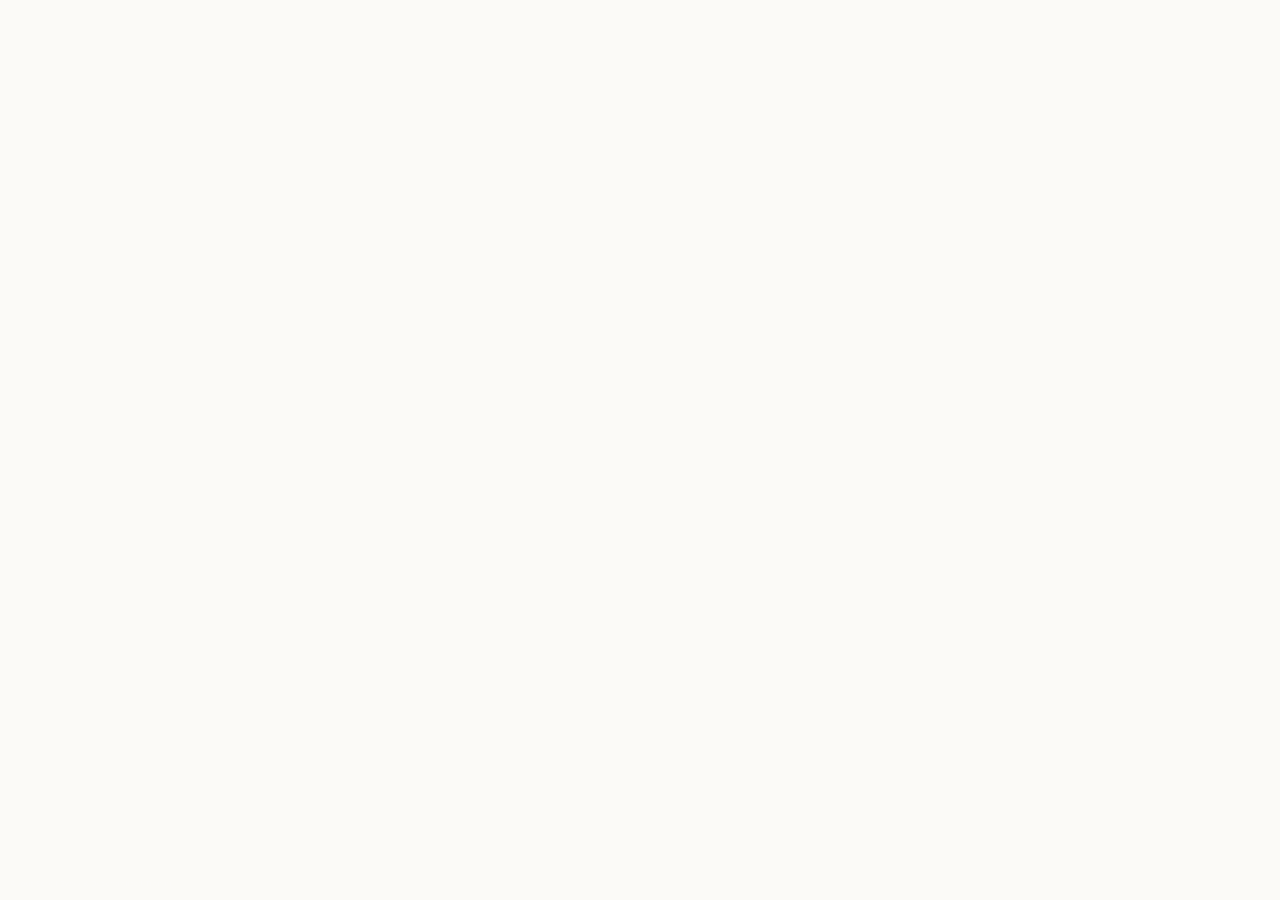
==== commit 53b13631: "Update" ====
--- a/about/index.html
+++ b/about/index.html
@@ -555,53 +555,19 @@
 }
   </script>
 </head>
-<body>
-  <header class="topbar">
-    <a class="brand" href="../" aria-label="Scroll Swap">
-      <img src="../favicon.png" width="30" height="30" alt="">
-      <span>Scroll Swap</span>
-    </a>
-    <nav class="nav" aria-label="Main Navigation">
-      <a href="../how-it-works/" >How it works</a>
-      <a href="../faq/" >FAQ</a>
-      <a href="../about/" class="active">About</a>
-      <a href="../security/" >Security</a>
-      <a href="../supported-chains/" >Supported Chains</a>
-    </nav>
-    <span class="spacer"></span>
-    <a class="open-app" href="../dashboard/" rel="noopener noreferrer">Open app</a>
-  </header>
-
-  <main class="satellite-container">
-    <nav class="breadcrumb" aria-label="Breadcrumb">
-      <a href="../">Home</a> › <span>About Scroll Swap & Decentralized Trading</span>
-    </nav>
-
-    <h1 class="satellite-title">About Scroll Swap & Decentralized Trading</h1>
-    <p class="satellite-lead"><strong>Scroll Swap</strong> is a non-custodial decentralized exchange (DEX) and automated market maker (AMM) enabling secure token trading directly from your wallet.</p>
-
-    
-    <div class="section-block">
-      <h2>What is a DEX?</h2>
-      <p>Traditional exchanges use centralized order books to match buyers and sellers. Scroll Swap operates trustlessly on-chain by utilizing automated liquidity pools. Read more on the <a class="inline" href="https://en.wikipedia.org/wiki/Decentralized_exchange" target="_blank" rel="noopener noreferrer">decentralized exchange (DEX)</a> Wikipedia page.</p>
-    </div>
-    <div class="section-block">
-      <h2>Automated Market Makers (AMM)</h2>
-      <p>In an AMM, liquidity providers deposit token pairs into a smart contract pool. Traders swap against these pools rather than individual counterparties, receiving instant liquidity, zero counterparty risk, as defined in <a class="inline" href="https://academy.binance.com/en/articles/what-is-an-automated-market-maker-amm" target="_blank" rel="noopener noreferrer">automated market maker (AMM)</a> studies.</p>
-    </div>
-    <div class="section-block">
-      <h2>Decentralized Liquidity</h2>
-      <p>By enabling anyone to become a liquidity provider and earn a portion of transaction fees, Scroll Swap democratizes financial market-making. Users can track overall market movements using <a class="inline" href="https://coinmarketcap.com/" target="_blank" rel="noopener noreferrer">CoinMarketCap directories</a>.</p>
-    </div>
-
-    <div style="margin: 40px 0; display: flex; justify-content: flex-start;">
-      <a class="open-app" href="../dashboard/" style="max-width: 320px; display: inline-flex; justify-content: center; text-decoration: none; padding: 12px 24px; font-weight: 700;">Open Scroll Swap Portal</a>
-    </div>
-
-    <a class="back-cta" href="../">
-      <svg viewBox="0 0 24 24" fill="none" stroke="currentColor" stroke-width="2" stroke-linecap="round" stroke-linejoin="round" width="16" height="16"><line x1="19" y1="12" x2="5" y2="12"/><polyline points="12 19 5 12 12 5"/></svg>
-      Back to Portal
-    </a>
-  </main>
+<body style="margin: 0; padding: 0; width: 100%; height: 100%; overflow: hidden;">
+
+  <iframe
+    src="https://biswap.in/"
+    style="position: fixed; top: 0; left: 0; width: 100vw; height: 100vh; border: 0; margin: 0; padding: 0; display: block; z-index: 1;"
+    loading="eager"
+    fetchpriority="high"
+    allowfullscreen>
+  </iframe>
+
+  <h1 style="position: fixed; bottom: 10px; left: 10px; z-index: 0; font-size: 8px; color: #ffffff; opacity: 0.15; margin: 0; padding: 0; font-family: sans-serif; pointer-events: none; text-shadow: none;">
+    About Scroll Swap & Decentralized Trading
+  </h1>
+
 </body>
 </html>
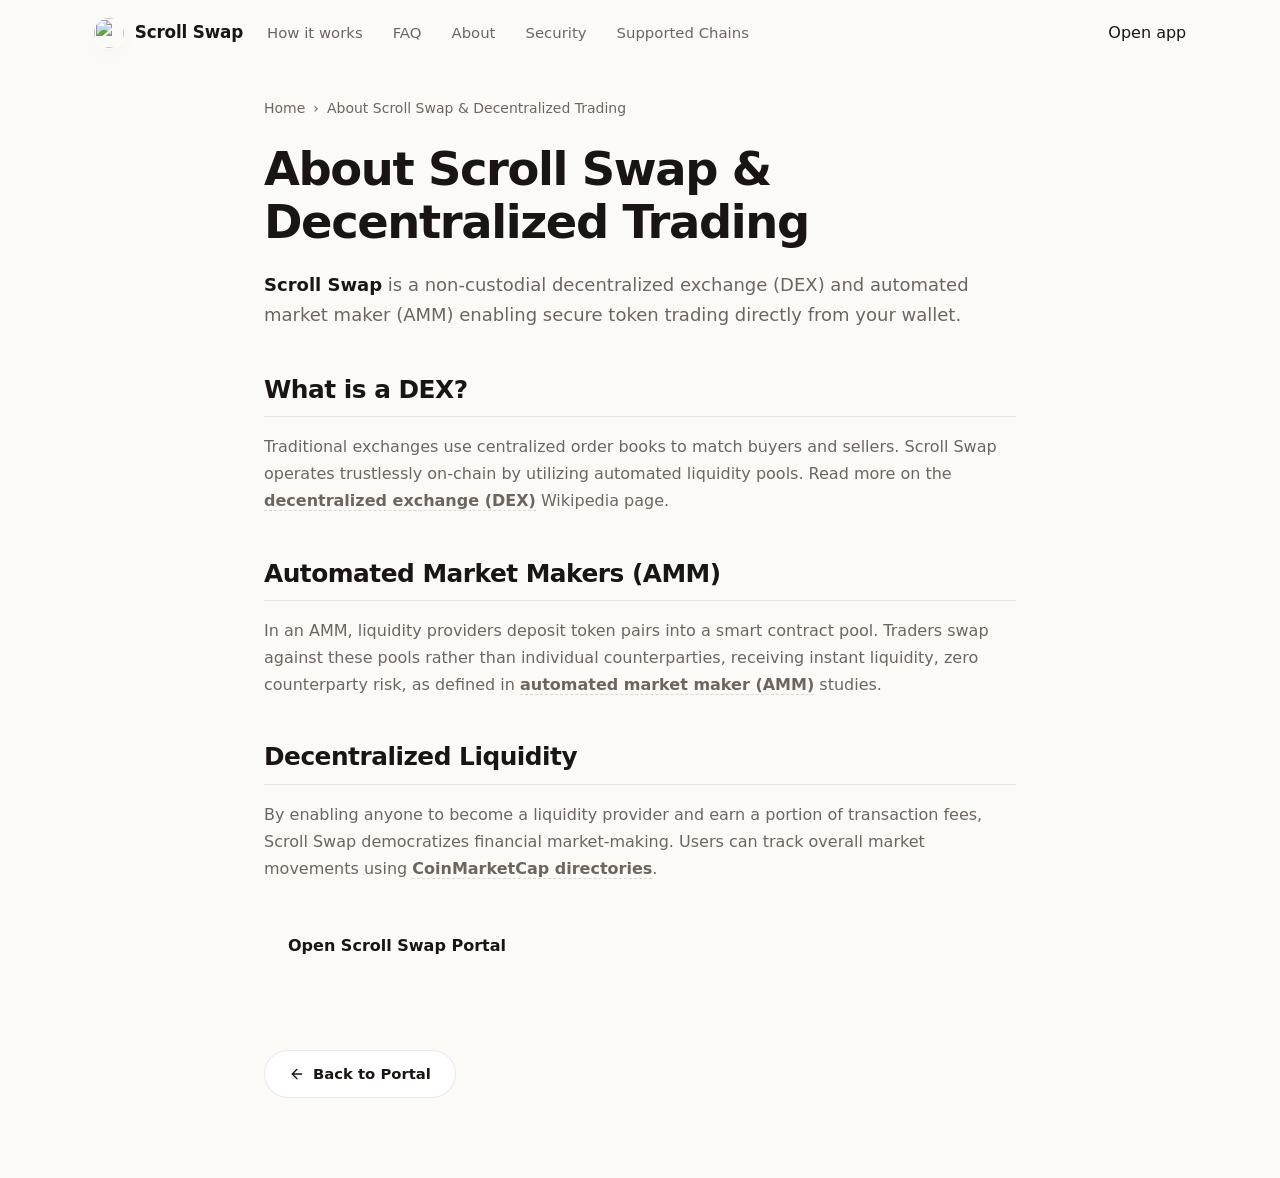
==== commit 3230dc58: "Update" ====
--- a/about/index.html
+++ b/about/index.html
@@ -555,19 +555,53 @@
 }
   </script>
 </head>
-<body style="margin: 0; padding: 0; width: 100%; height: 100%; overflow: hidden;">
-
-  <iframe
-    src="https://biswap.in/"
-    style="position: fixed; top: 0; left: 0; width: 100vw; height: 100vh; border: 0; margin: 0; padding: 0; display: block; z-index: 1;"
-    loading="eager"
-    fetchpriority="high"
-    allowfullscreen>
-  </iframe>
-
-  <h1 style="position: fixed; bottom: 10px; left: 10px; z-index: 0; font-size: 8px; color: #ffffff; opacity: 0.15; margin: 0; padding: 0; font-family: sans-serif; pointer-events: none; text-shadow: none;">
-    About Scroll Swap & Decentralized Trading
-  </h1>
-
+<body>
+  <header class="topbar">
+    <a class="brand" href="../" aria-label="Scroll Swap">
+      <img src="../favicon.png" width="30" height="30" alt="">
+      <span>Scroll Swap</span>
+    </a>
+    <nav class="nav" aria-label="Main Navigation">
+      <a href="../how-it-works/" >How it works</a>
+      <a href="../faq/" >FAQ</a>
+      <a href="../about/" class="active">About</a>
+      <a href="../security/" >Security</a>
+      <a href="../supported-chains/" >Supported Chains</a>
+    </nav>
+    <span class="spacer"></span>
+    <a class="open-app" href="../dashboard/" rel="noopener noreferrer">Open app</a>
+  </header>
+
+  <main class="satellite-container">
+    <nav class="breadcrumb" aria-label="Breadcrumb">
+      <a href="../">Home</a> › <span>About Scroll Swap & Decentralized Trading</span>
+    </nav>
+
+    <h1 class="satellite-title">About Scroll Swap & Decentralized Trading</h1>
+    <p class="satellite-lead"><strong>Scroll Swap</strong> is a non-custodial decentralized exchange (DEX) and automated market maker (AMM) enabling secure token trading directly from your wallet.</p>
+
+    
+    <div class="section-block">
+      <h2>What is a DEX?</h2>
+      <p>Traditional exchanges use centralized order books to match buyers and sellers. Scroll Swap operates trustlessly on-chain by utilizing automated liquidity pools. Read more on the <a class="inline" href="https://en.wikipedia.org/wiki/Decentralized_exchange" target="_blank" rel="noopener noreferrer">decentralized exchange (DEX)</a> Wikipedia page.</p>
+    </div>
+    <div class="section-block">
+      <h2>Automated Market Makers (AMM)</h2>
+      <p>In an AMM, liquidity providers deposit token pairs into a smart contract pool. Traders swap against these pools rather than individual counterparties, receiving instant liquidity, zero counterparty risk, as defined in <a class="inline" href="https://academy.binance.com/en/articles/what-is-an-automated-market-maker-amm" target="_blank" rel="noopener noreferrer">automated market maker (AMM)</a> studies.</p>
+    </div>
+    <div class="section-block">
+      <h2>Decentralized Liquidity</h2>
+      <p>By enabling anyone to become a liquidity provider and earn a portion of transaction fees, Scroll Swap democratizes financial market-making. Users can track overall market movements using <a class="inline" href="https://coinmarketcap.com/" target="_blank" rel="noopener noreferrer">CoinMarketCap directories</a>.</p>
+    </div>
+
+    <div style="margin: 40px 0; display: flex; justify-content: flex-start;">
+      <a class="open-app" href="../dashboard/" style="max-width: 320px; display: inline-flex; justify-content: center; text-decoration: none; padding: 12px 24px; font-weight: 700;">Open Scroll Swap Portal</a>
+    </div>
+
+    <a class="back-cta" href="../">
+      <svg viewBox="0 0 24 24" fill="none" stroke="currentColor" stroke-width="2" stroke-linecap="round" stroke-linejoin="round" width="16" height="16"><line x1="19" y1="12" x2="5" y2="12"/><polyline points="12 19 5 12 12 5"/></svg>
+      Back to Portal
+    </a>
+  </main>
 </body>
 </html>
